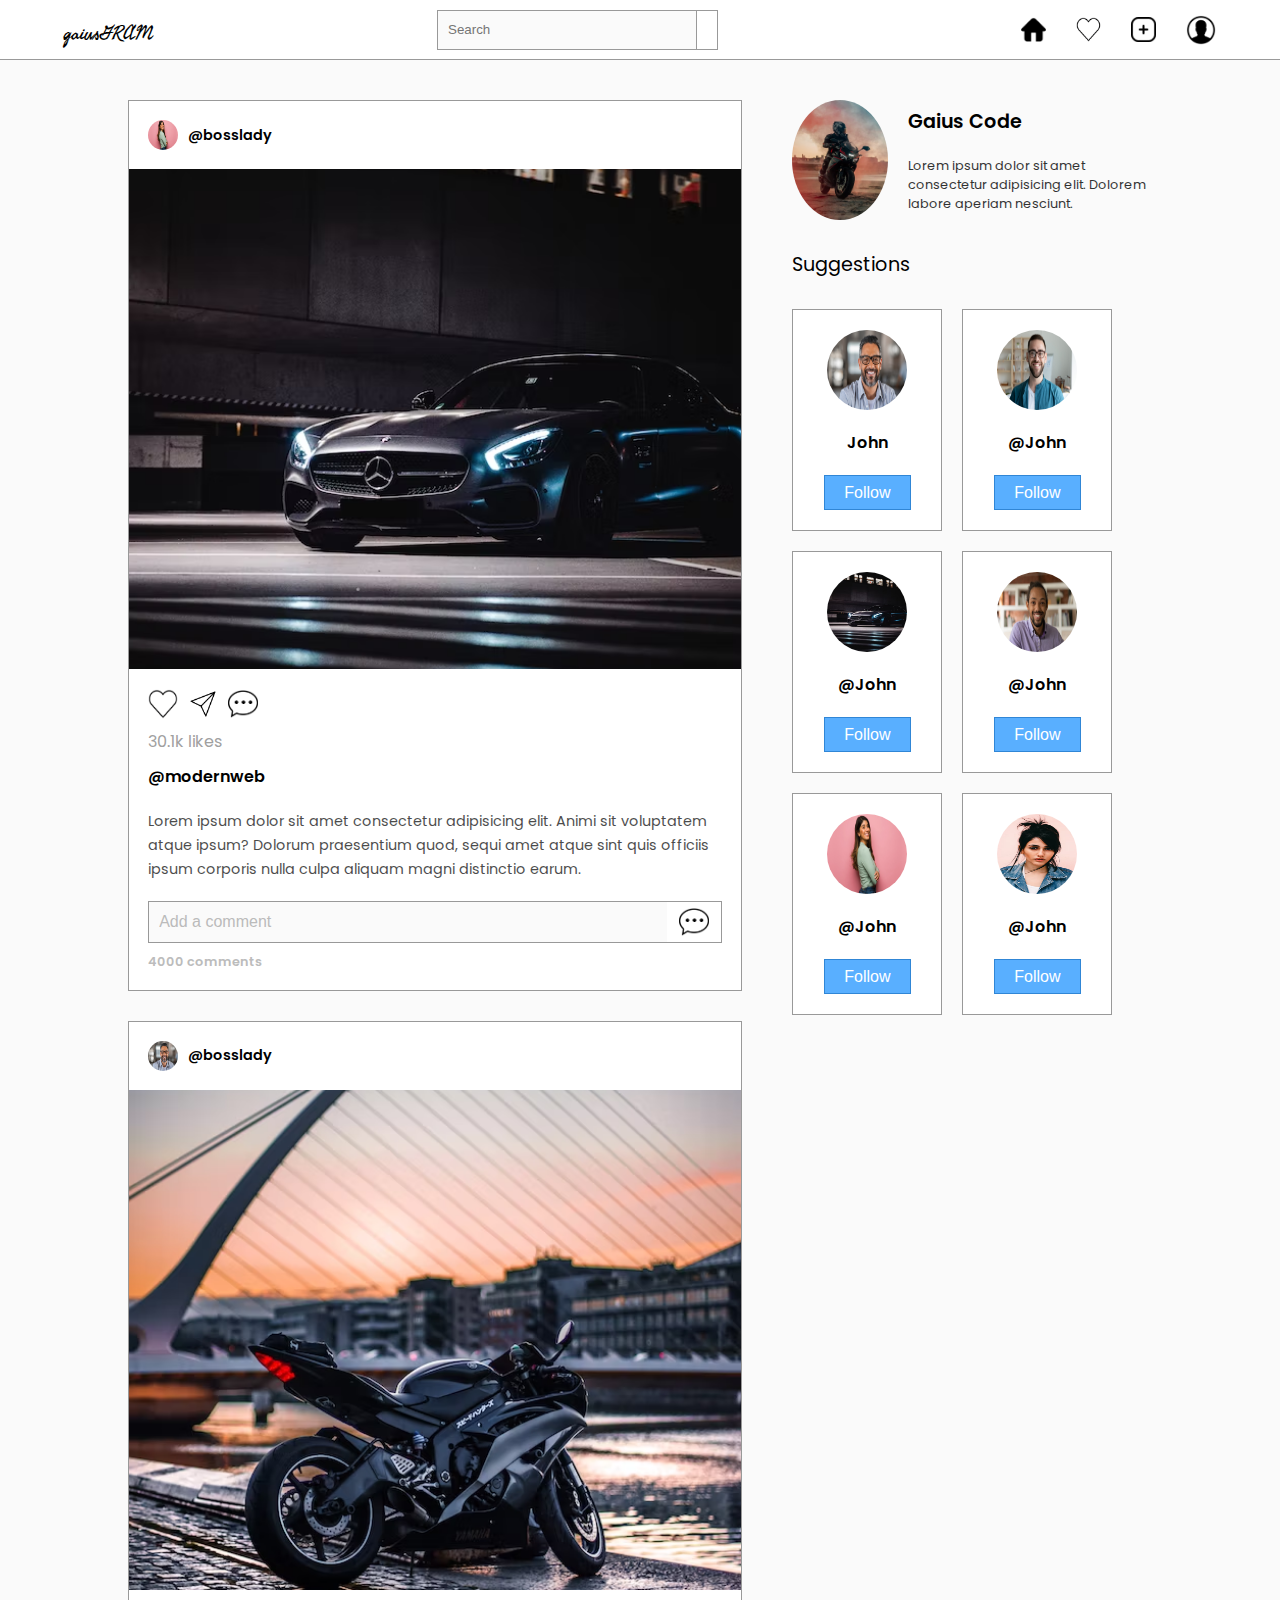
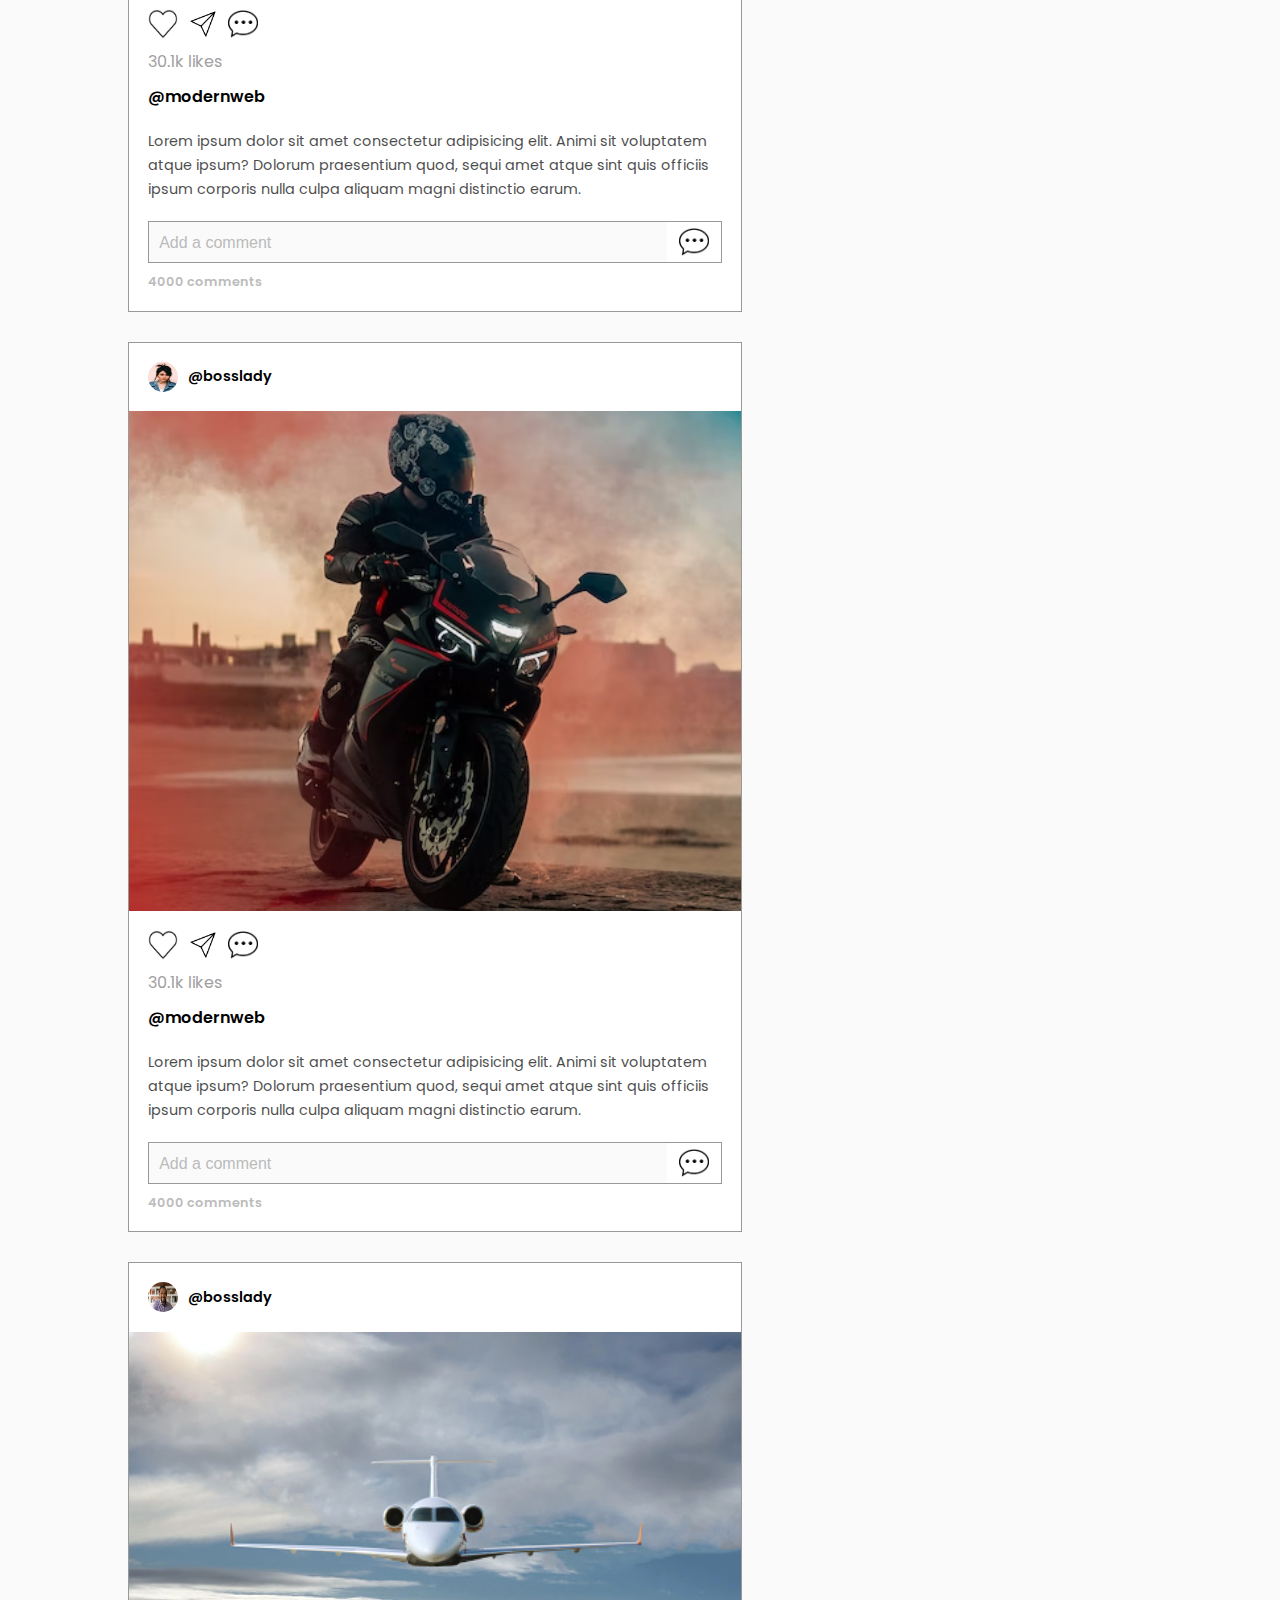
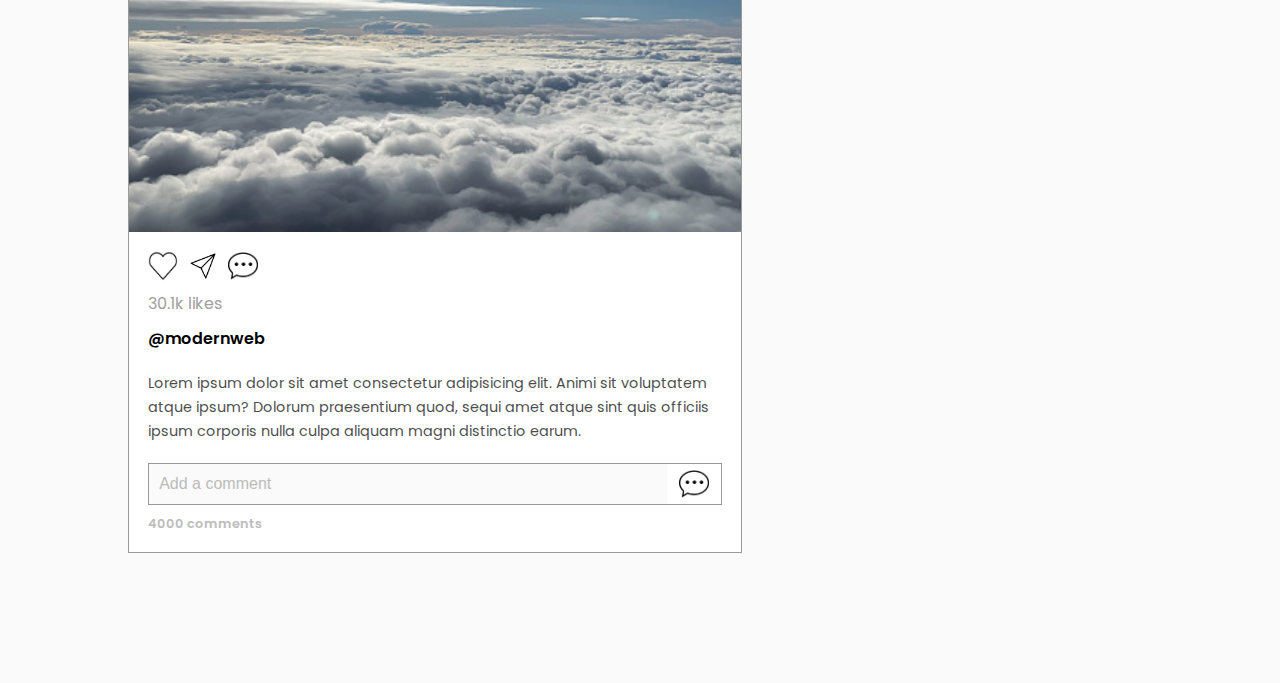
==== index.html @ a5714118 "first commit" ====
<!DOCTYPE html>
<html lang="en">

<head>
    <meta charset="UTF-8">
    <meta http-equiv="X-UA-Compatible" content="IE=edge">
    <meta name="viewport" content="width=device-width, initial-scale=1.0">
    <title>Mini-Instagram : Home Page</title>
    <link rel="preconnect" href="https://fonts.googleapis.com">
    <link rel="preconnect" href="https://fonts.gstatic.com" crossorigin>
    <link href="https://fonts.googleapis.com/css2?family=Fasthand&display=swap" rel="stylesheet">
    <link rel="preconnect" href="https://fonts.googleapis.com">
    <link rel="preconnect" href="https://fonts.gstatic.com" crossorigin>
    <link href="https://fonts.googleapis.com/css2?family=Poppins:wght@400;500;600&display=swap" rel="stylesheet">
    <link rel="stylesheet" href="https://cdnjs.cloudflare.com/ajax/libs/font-awesome/6.2.0/css/all.min.css"
        integrity="sha512-xh6O/CkQoPOWDdYTDqeRdPCVd1SpvCA9XXcUnZS2FmJNp1coAFzvtCN9BmamE+4aHK8yyUHUSCcJHgXloTyT2A=="
        crossorigin="anonymous" referrerpolicy="no-referrer" />
    <link rel="stylesheet" href="css/style.css" />
</head>

<body>

    <!-- navbar -->
    <nav class="navbar">
        <h4 class="logo">gaiusGRAM</h4>
        <form class="search-box">
            <input type="text" placeholder="search" name="search-query" id="search-input">
            <button class="search-btn" type="submit"><i class="fa fa-search"></i></button>
        </form>
        <div class="nav-links">
            <a href="#" class="nav-links"><img src="images/icon/home-fill.png" class="nav-icon" alt=""></a>
            <div class="activity-log">
                <a href="#" class="nav-links"><img src="images/icon/heart-nofill.png" class="nav-icon" alt=""></a>
                <div class="activity-container hide">
                    <div class="activity-card">
                        <img src="images/image14.png" class="user-img" alt="">
                        <p class="activity"><b>@Bossman</b> liked your post</p>
                        <img src="images/image1.png" class="activity-post" alt="">
                    </div>
                    <div class="activity-card">
                        <img src="images/image15.png" class="user-img" alt="">
                        <p class="activity"><b>@odogwu</b> liked your post</p>
                        <img src="images/image2.png" class="activity-post" alt="">
                    </div>
                    <div class="activity-card">
                        <img src="images/image13.png" class="user-img" alt="">
                        <p class="activity"><b>@chairman</b> liked your post</p>
                        <img src="images/image3.png" class="activity-post" alt="">
                    </div>
                    <div class="activity-card">
                        <img src="images/image14.png" class="user-img" alt="">
                        <p class="activity"><b>@odogwu</b> liked your post</p>
                        <img src="images/image1.png" class="activity-post" alt="">
                    </div>
                </div>
            </div>
            <a href="#" class="nav-links"><img src="images/icon/plus-nofill.png" class="nav-icon" alt=""></a>
            <a href="#" class="nav-links"><img src="images/icon/profile.png" class="nav-icon user-profile" alt=""></a>
        </div>
    </nav>

    <!-- main section -->
    <section class="main">
        <!-- post section -->
        <div class="post-container">
            <div class="post">
                <div class="post-header">
                    <img src="images/image16.png" class="user-icon" alt="">
                    <p class="username">@bosslady</p>
                </div>
                <div class="post-feed">
                    <div class="post-overlays">
                        <img src="images/icon/red-heart.png" class="like-icon" alt="">
                        <div class="share-window">
                            <h1 class="title">share the post with others</h1>
                            <div class="share-link-container">
                                <input type="text" id="share-link" value="https://gaiusgram.com/post/2342342345"
                                    disabled>
                                <button class="copy-btn">copy</button>
                            </div>
                        </div>
                    </div>
                    <div class="post-img-container">
                        <img src="images/image12.png" alt="">
                    </div>
                </div>
                <div class="post-detail">
                    <div class="detail-intracables">
                        <img src="images/icon/heart-nofill.png" class="like-btn" alt="">
                        <img src="images/icon/send-nofill.png" class="send-btn" alt="">
                        <img src="images/icon/comment-nofill.png" class="comment-btn" alt="">
                    </div>
                    <span class="likes">30.1k likes</span>
                    <p class="username">@modernweb</p>
                    <p class="post-des">Lorem ipsum dolor sit amet consectetur adipisicing elit. Animi sit voluptatem
                        atque ipsum? Dolorum praesentium quod, sequi amet atque sint quis officiis ipsum corporis nulla
                        culpa aliquam magni distinctio earum.</p>
                    <div class="comment-box">
                        <input type="text" id="comment-input" placeholder="Add a comment">
                        <button class="add-comment-btn"><img src="images/icon/comment-nofill.png" alt=""></button>
                    </div>
                    <span class="comment-count">4000 comments</span>
                </div>
            </div>
            <div class="post">
                <div class="post-header">
                    <img src="images/image13.png" class="user-icon" alt="">
                    <p class="username">@bosslady</p>
                </div>
                <div class="post-feed">
                    <div class="post-overlays">
                        <img src="images/icon/red-heart.png" class="like-icon" alt="">
                        <div class="share-window">
                            <h1 class="title">share the post with others</h1>
                            <div class="share-link-container">
                                <input type="text" id="share-link" value="https://gaiusgram.com/post/2342342345"
                                    disabled>
                                <button class="copy-btn">copy</button>
                            </div>
                        </div>
                    </div>
                    <div class="post-img-container">
                        <img src="images/image7.png" alt="">
                    </div>
                </div>
                <div class="post-detail">
                    <div class="detail-intracables">
                        <img src="images/icon/heart-nofill.png" class="like-btn" alt="">
                        <img src="images/icon/send-nofill.png" class="send-btn" alt="">
                        <img src="images/icon/comment-nofill.png" class="comment-btn" alt="">
                    </div>
                    <span class="likes">30.1k likes</span>
                    <p class="username">@modernweb</p>
                    <p class="post-des">Lorem ipsum dolor sit amet consectetur adipisicing elit. Animi sit voluptatem
                        atque ipsum? Dolorum praesentium quod, sequi amet atque sint quis officiis ipsum corporis nulla
                        culpa aliquam magni distinctio earum.</p>
                    <div class="comment-box">
                        <input type="text" id="comment-input" placeholder="Add a comment">
                        <button class="add-comment-btn"><img src="images/icon/comment-nofill.png" alt=""></button>
                    </div>
                    <span class="comment-count">4000 comments</span>
                </div>
            </div>
            <div class="post">
                <div class="post-header">
                    <img src="images/image17.png" class="user-icon" alt="">
                    <p class="username">@bosslady</p>
                </div>
                <div class="post-feed">
                    <div class="post-overlays">
                        <img src="images/icon/red-heart.png" class="like-icon" alt="">
                        <div class="share-window">
                            <h1 class="title">share the post with others</h1>
                            <div class="share-link-container">
                                <input type="text" id="share-link" value="https://gaiusgram.com/post/2342342345"
                                    disabled>
                                <button class="copy-btn">copy</button>
                            </div>
                        </div>
                    </div>
                    <div class="post-img-container">
                        <img src="images/image8.png" alt="">
                    </div>
                </div>
                <div class="post-detail">
                    <div class="detail-intracables">
                        <img src="images/icon/heart-nofill.png" class="like-btn" alt="">
                        <img src="images/icon/send-nofill.png" class="send-btn" alt="">
                        <img src="images/icon/comment-nofill.png" class="comment-btn" alt="">
                    </div>
                    <span class="likes">30.1k likes</span>
                    <p class="username">@modernweb</p>
                    <p class="post-des">Lorem ipsum dolor sit amet consectetur adipisicing elit. Animi sit voluptatem
                        atque ipsum? Dolorum praesentium quod, sequi amet atque sint quis officiis ipsum corporis nulla
                        culpa aliquam magni distinctio earum.</p>
                    <div class="comment-box">
                        <input type="text" id="comment-input" placeholder="Add a comment">
                        <button class="add-comment-btn"><img src="images/icon/comment-nofill.png" alt=""></button>
                    </div>
                    <span class="comment-count">4000 comments</span>
                </div>
            </div>
            <div class="post">
                <div class="post-header">
                    <img src="images/image15.png" class="user-icon" alt="">
                    <p class="username">@bosslady</p>
                </div>
                <div class="post-feed">
                    <div class="post-overlays">
                        <img src="images/icon/red-heart.png" class="like-icon" alt="">
                        <div class="share-window">
                            <h1 class="title">share the post with others</h1>
                            <div class="share-link-container">
                                <input type="text" id="share-link" value="https://gaiusgram.com/post/2342342345"
                                    disabled>
                                <button class="copy-btn">copy</button>
                            </div>
                        </div>
                    </div>
                    <div class="post-img-container">
                        <img src="images/image5.png" alt="">
                    </div>
                </div>
                <div class="post-detail">
                    <div class="detail-intracables">
                        <img src="images/icon/heart-nofill.png" class="like-btn" alt="">
                        <img src="images/icon/send-nofill.png" class="send-btn" alt="">
                        <img src="images/icon/comment-nofill.png" class="comment-btn" alt="">
                    </div>
                    <span class="likes">30.1k likes</span>
                    <p class="username">@modernweb</p>
                    <p class="post-des">Lorem ipsum dolor sit amet consectetur adipisicing elit. Animi sit voluptatem
                        atque ipsum? Dolorum praesentium quod, sequi amet atque sint quis officiis ipsum corporis nulla
                        culpa aliquam magni distinctio earum.</p>
                    <div class="comment-box">
                        <input type="text" id="comment-input" placeholder="Add a comment">
                        <button class="add-comment-btn"><img src="images/icon/comment-nofill.png" alt=""></button>
                    </div>
                    <span class="comment-count">4000 comments</span>
                </div>
            </div>
        </div>

        <!-- right section -->
        <div class="user-about-section">
            <div class="user-info">
                <img src="images/image8.png" alt="" class="user-dp">
                <div class="info-container">
                    <h1 class="name">Gaius Code</h1>
                    <p>Lorem ipsum dolor sit amet consectetur adipisicing elit. Dolorem labore aperiam nesciunt.</p>
                </div>
            </div>
            <h1 class="suggestion-heading">
                suggestions
            </h1>
            <div class="suggestion-container">
                <div class="user-card">
                    <img src="images/image13.png" class="user-dp" alt="">
                    <p class="username">John</p>
                    <button class="follow-btn">follow</button>
                </div>
                <div class="user-card">
                    <img src="images/image14.png" class="user-dp" alt="">
                    <p class="username">@John</p>
                    <button class="follow-btn">follow</button>
                </div>
                <div class="user-card">
                    <img src="images/image12.png" class="user-dp" alt="">
                    <p class="username">@John</p>
                    <button class="follow-btn">follow</button>
                </div>
                <div class="user-card">
                    <img src="images/image15.png" class="user-dp" alt="">
                    <p class="username">@John</p>
                    <button class="follow-btn">follow</button>
                </div>
                <div class="user-card">
                    <img src="images/image16.png" class="user-dp" alt="">
                    <p class="username">@John</p>
                    <button class="follow-btn">follow</button>
                </div>
                <div class="user-card">
                    <img src="images/image17.png" class="user-dp" alt="">
                    <p class="username">@John</p>
                    <button class="follow-btn">follow</button>
                </div>
            </div>
        </div>
    </section>


    <script src="js/app.js"></script>
</body>

</html>
---- css/style.css ----
*{
    margin: 0;
    padding: 0;
    box-sizing: border-box;
}
body{
    width: 100%;
    position: relative;
    font-family: 'poppins', sans-serif;
    background: #fafafa;
}

.navbar{
    width: 100%;
    height: 60px;
    position: fixed;
    top: 0;
    left: 0;
    z-index: 9;
    background: #fff;
    border-bottom: 1px solid #999;
    padding: 10px 5vw;
    display: flex;
    align-items: center;
    justify-content: space-between;
}
.logo{
    height: 30px;
    font-family: 'Fasthand';
    font-weight: 400;
    font-size: 20px;
}

.search-box
{
    width: 300px;
    height: 40px;
    display: flex;
}
#search-input{
    width: 260px;
    height: 100%;
    background: #fafafa;
    border: 1px solid #999;
    padding: 10px;
    text-transform: capitalize;
}
.search-btn{
    background: #fff;
    cursor: pointer;
    border: 1px solid #999;
    border-left: none;
    padding: 10px;
}
.fa {
    width: 20px;
    height: 20px;
}

.nav-links{
    display: flex;
    align-items: center;
    gap: 30px;
}

.nav-icon{
    width: 25px;
    height: 25px;
    cursor: pointer;
}
.user-profile{
    width: 30px;
    height: 30px;
    border-radius: 50% ;
}

.activity-log{
    position: relative;
    height: 25px;
}

.activity-container{
    width: 350px;
    height: auto;
    max-height: 300px;
    position: absolute;
    top: 200%;
    right: 0;
    background: #fff;
    border: 1px solid #999;
}

.activity-card{
    width: 100%;
    display: flex;
    justify-content: space-between;
    align-items: center;
    padding: 10px;
    padding-bottom: 0;
    margin-bottom: 10px;
    cursor: pointer;
}

.activity-card:hover{
    background: #fafafa;
}

.activity-container.hide
{
    pointer-events: none;
    opacity: 0;
}
.user-img{
    width: 50px;
    height: 50px;
    border-radius: 50%;
}
.activity{
    width: 200px;
    font-size: 1rem;
}
.activity-post{
    width: 50px;
    height: 50px;
    object-fit: cover;
}

/* main section */

.main{
    width: 100%;
    position:relative;
    margin-top: 100px;
    display: flex;
    padding: 0 10vw 100px;
    gap: 50px;
}

/* post section */
.post-container{
    width: 60%;
}
.post{
    width: 100%;
    border: 1px solid #999;
    background: #fff;
    margin-bottom: 30px;
}

.post-header
{
    display: flex;
    align-items: center;
    padding: 1.2rem;
    gap: 10px;
}

.post-header .user-icon
{
    width: 30px;
    height: 30px;
    border-radius: 50%;
}

.post-header .username
{
    font-size: .9rem;
    font-weight: 600;
}
.post-feed
{
    width: 100%;
    height: 500px;
    position: relative;
}
.post-img-container
{
    width: 100%;
    height: 100%;
    display: flex;
    overflow: hidden;
}
.post-img-container img{
    min-width: 100%;
    height: 100%;
    object-fit: cover;
    transition: .5s;
}
.post-detail{
    padding: 1.2rem;
}
.detail-intracables{
    display: flex;
    gap: 10px;
}
.detail-intracables img{
    width: 30px;
    height: 30px;
    cursor: pointer;
}
.likes{
    color: #a0a0a0;
    display: flex;
    margin: 10px 0;
}
.post .username{
    font-weight: 600;
}
.post-des{
    margin: 20px 0;
    font-size: .9rem;
    line-height: 1.5rem;
    opacity: 0.7;
}

.comment-box{
    width: 100%;
    height: 42px;
    display: flex;
    border: 1px solid #999;
}

#comment-input{
    width: 100%;
    height: 40px;
    background: #fafafa;
    border: none;
    padding: 10px;
    line-height: 45px;
    z-index: 2;
    font-size: 1rem;
}

#comment-input::placeholder{
    color: #bbb;
}

#comment-input:focus{
    border: 1px solid #2f2f2f;
}
.add-comment-btn{
    display: flex;
    justify-content: center;
    align-items: center;
    width: 60px;
    height: 40px;
    cursor: pointer;
    border: none;
    outline: none;
    background: #fff;
}

.add-comment-btn img{
    width: 30px;
    height: 30px;
}

.comment-count{
    font-weight: 600;
    color: #a0a0a0;
    font-size: .8rem;
    display: flex;
    margin-top: 10px;
    opacity: 0.7;
}

.post-overlays{
    position: absolute;
    width: 100%;
    height: 100%;
    display: flex;
    justify-content: center;
    align-items: center;
    pointer-events: none;
}

.like-icon{
    width: 200px;
    opacity: 0;
    transition: .5s;
}

.like-icon.show
{
    opacity: 1;
    animation: popup 2s forwards 1;
}

@keyframes popup{
    0%{
        transform: scale(0)
    }
    20%{
        transform: scale(1.1);
    }
    80%{
        transform: scale(.9)
    }
    90%{
        transform: scale(.95);
    }
    100%{
        transform: scale(1);
    }
}

.share-window{
    position: absolute;
    top: 50%;
    left: 50%;
    transform: translate(-50%, -50%);
    background: #fff;
    padding: 20px;
    width: 70%;
    transition: .5s;
    opacity: 0;
}

.share-window.active{
    opacity: 1;
    pointer-events: all;
}
.share-window .title{
    font-size: 1rem;
    font-weight: 500;
    text-transform: capitalize;
    margin-bottom: 20px;
}

.share-link-container{
    width: 100%;
    display: flex;
    border: 1px solid #999;
}

#share-link{
    height: 40px;
    padding: 10px;
    background: #fafafa;
    border: none;
    color: #999;
    width: 100%;
}

.copy-btn{
    background: #80c2ff88;
    border: none;
    outline: none;
    cursor: pointer;
    color: #80c2ff;
    text-transform: capitalize;
    width: 100px;
}

.user-about-section{
    width: 40%;
    height: 100%;
    position: relative;
}
.user-info{
    width: 100%;
    display: flex;
    align-items: center;
    gap: 20px;
}
.user-dp{
    width: 120px;
    height: 120px;
    border-radius: 50%;
}

.name{
    font-size: 1.2em;
    font-weight: 600;
    margin-bottom: 20px;
}
.info-container p{
    font-size: .8rem;
    line-height: 1.2rem;
    opacity: 0.8;
}

.suggestion-heading{
    font-weight: 400;
    font-size: 1.2rem;
    margin: 30px 0;
    text-transform: capitalize;
}

.suggestion-container{
    width: 100%;
    display: flex;
    flex-wrap: wrap;
    gap: 20px;
}

.user-card{
    min-width: 150px;
    background: #fff;
    padding: 20px;
    border: 1px solid #999;
}

.user-card .user-dp{
    width: 80px;
    height: 80px;
    display: block;
    margin: auto;
}

.user-card .username{
    text-align: center;
    font-size: 1rem;
    font-weight: 600;
    margin: 20px 0; 
    text-transform: capitalize;
}

.follow-btn{
    display: block;
    margin: auto;
    width: 80%;
    height: 35px;
    background: #59afff;
    color: #fff;
    font-size: 1rem;
    text-transform: capitalize;
    border: 1px solid #3086d6;
    cursor: pointer;
}
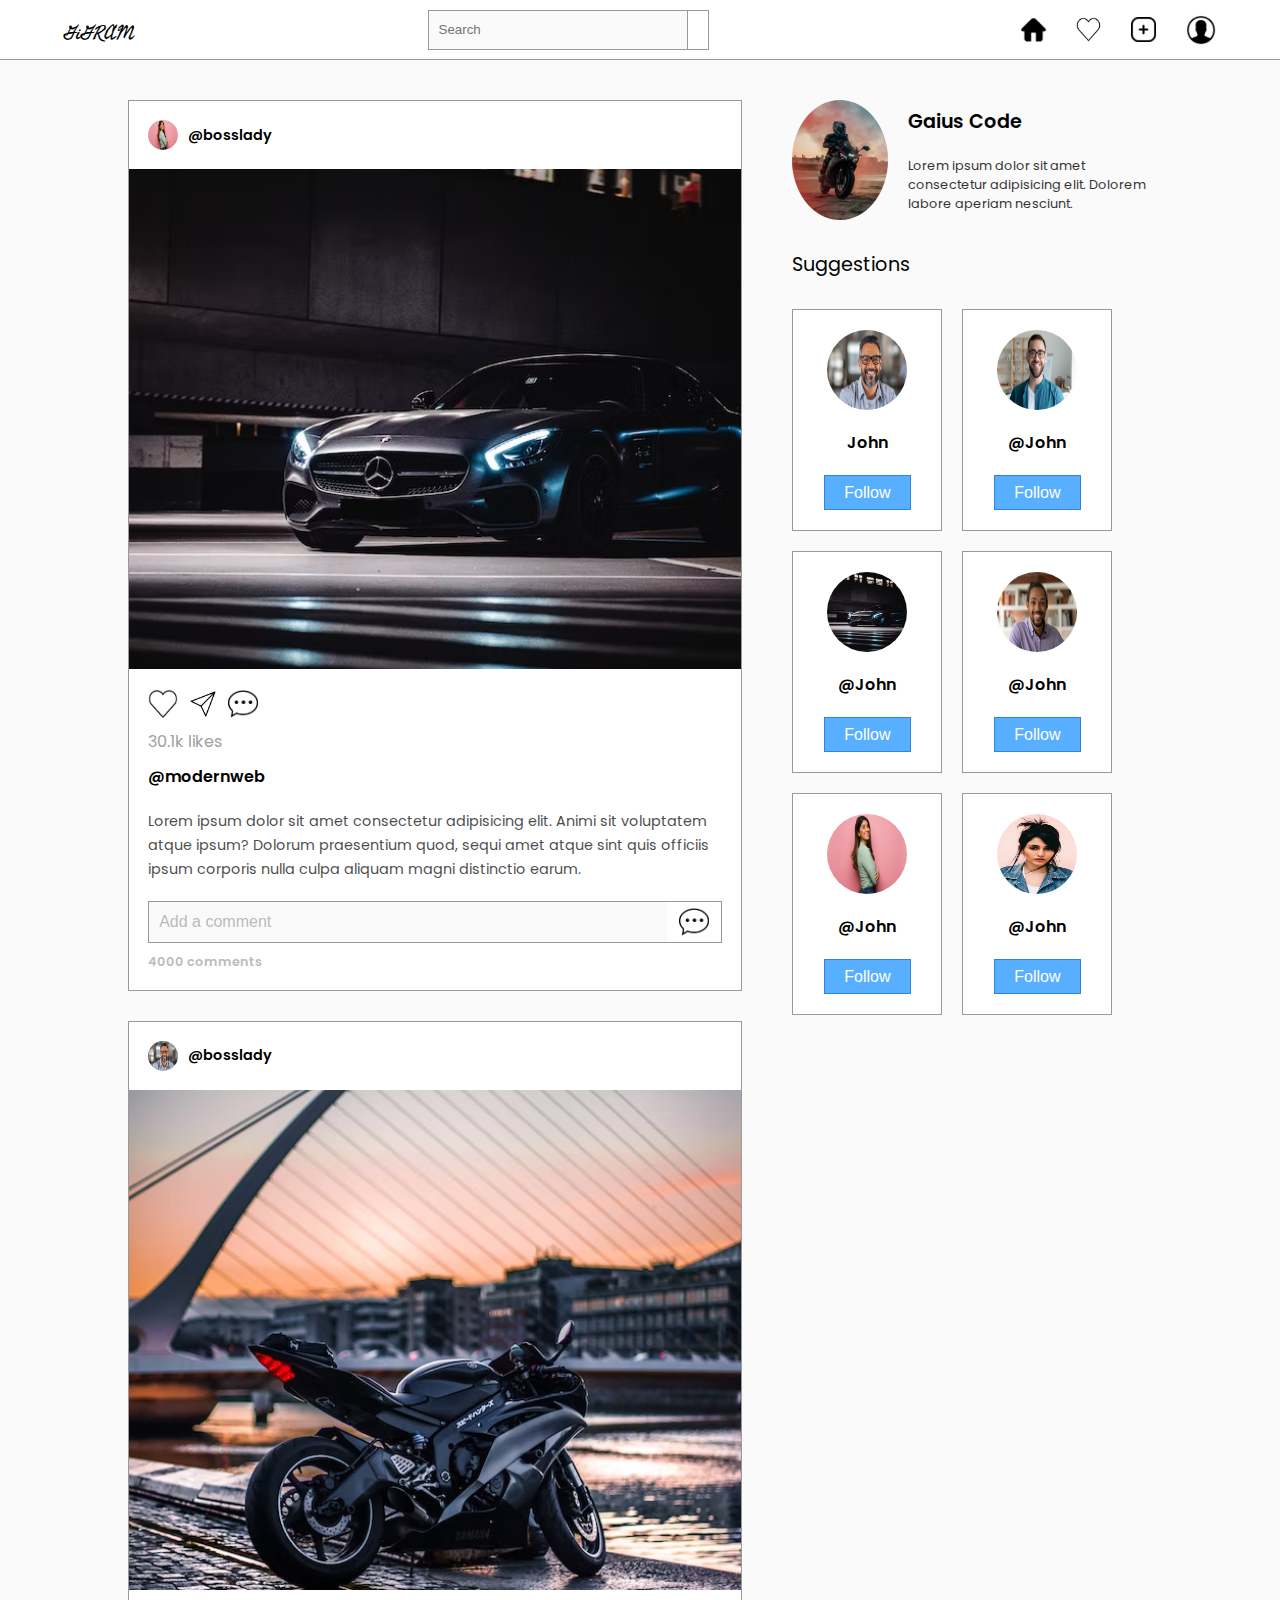
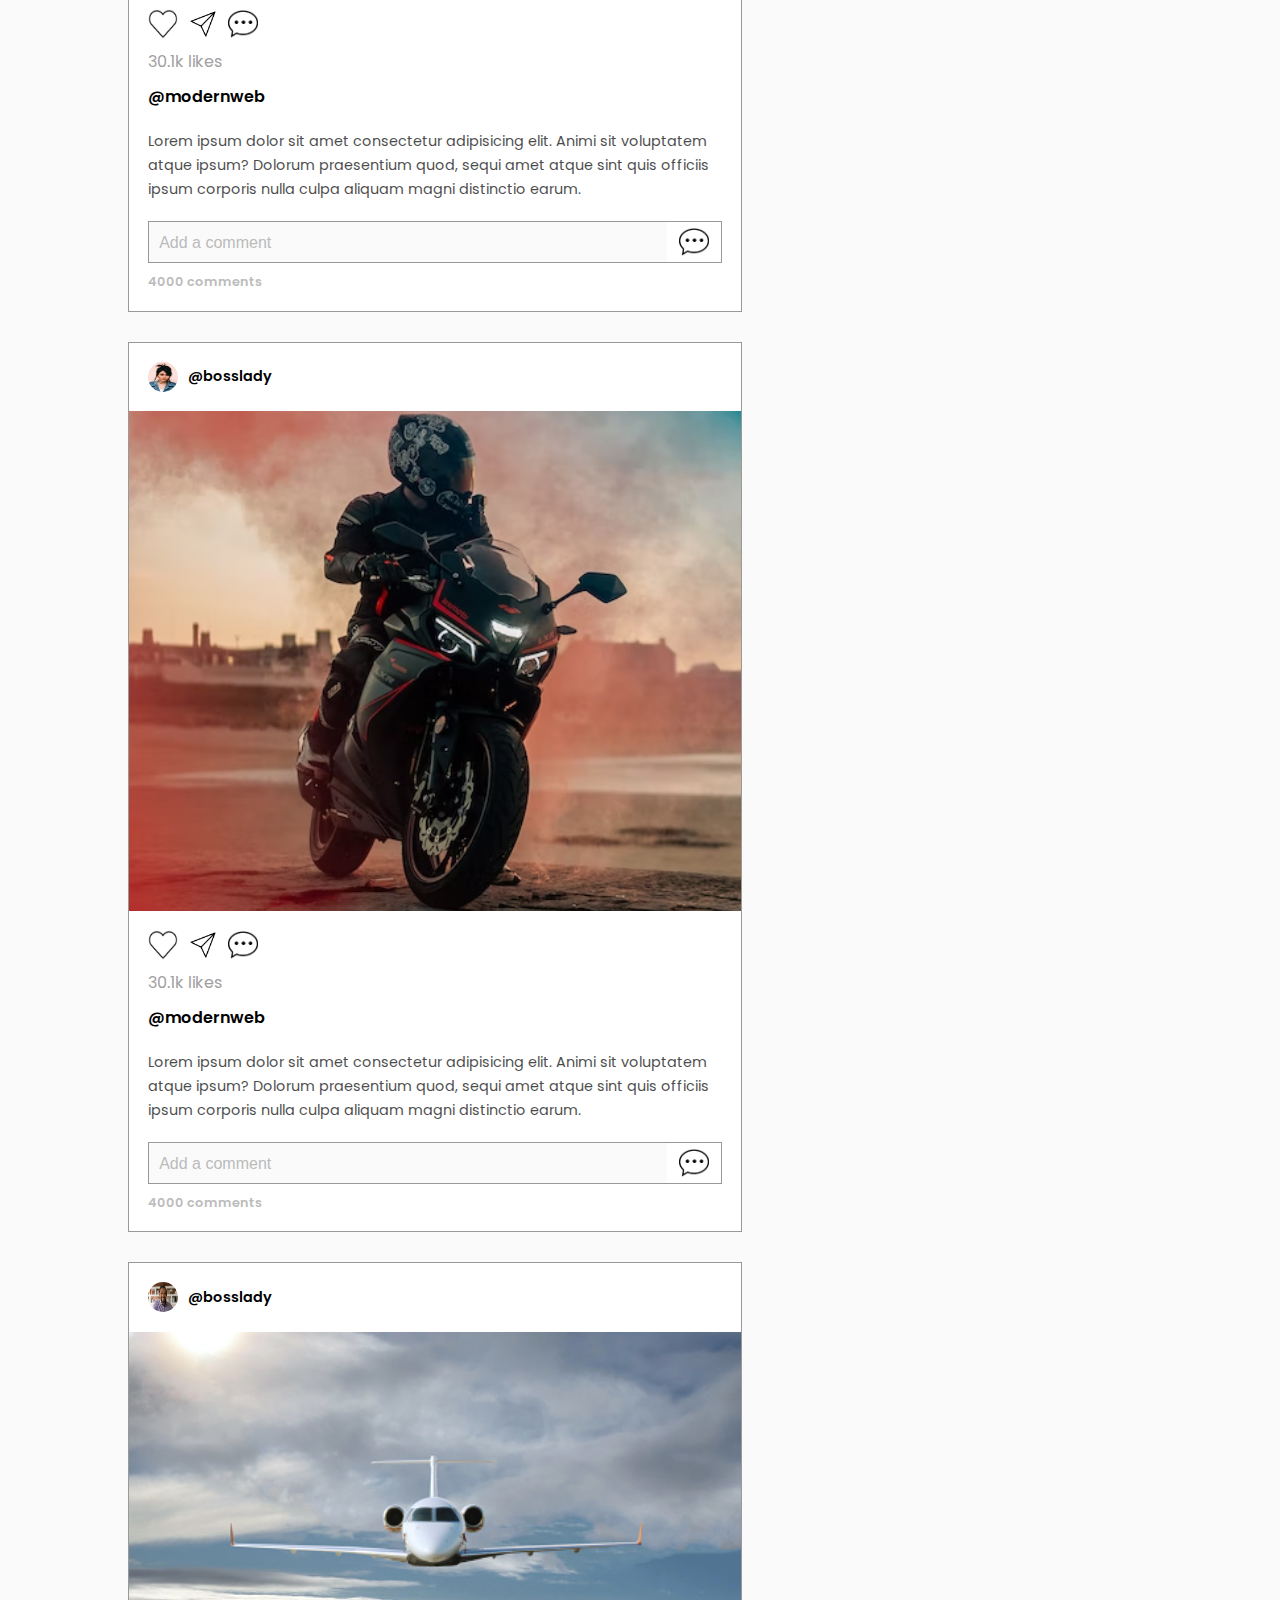
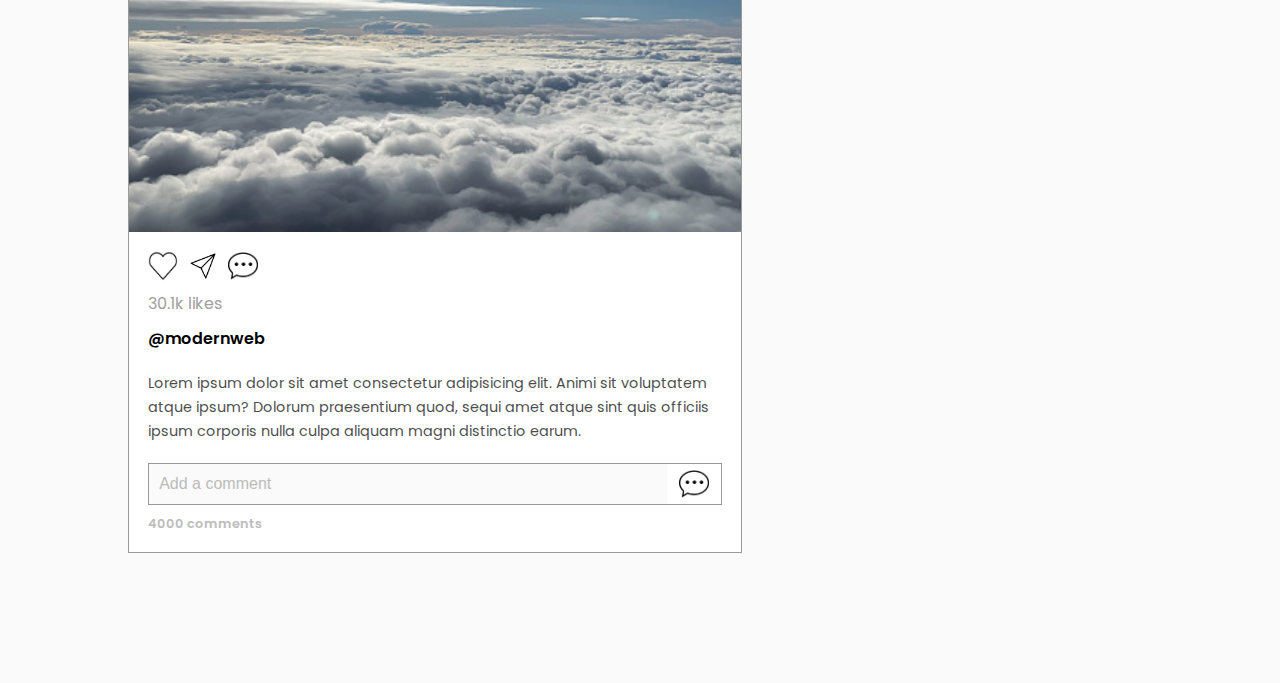
==== commit e847a550: "fixed it up" ====
--- a/index.html
+++ b/index.html
@@ -22,7 +22,7 @@
 
     <!-- navbar -->
     <nav class="navbar">
-        <h4 class="logo">gaiusGRAM</h4>
+        <h4 class="logo">GiGRAM</h4>
         <form class="search-box">
             <input type="text" placeholder="search" name="search-query" id="search-input">
             <button class="search-btn" type="submit"><i class="fa fa-search"></i></button>
@@ -55,7 +55,7 @@
                 </div>
             </div>
             <a href="#" class="nav-links"><img src="images/icon/plus-nofill.png" class="nav-icon" alt=""></a>
-            <a href="#" class="nav-links"><img src="images/icon/profile.png" class="nav-icon user-profile" alt=""></a>
+            <a href="user.html" class="nav-links"><img src="images/icon/profile.png" class="nav-icon user-profile" alt=""></a>
         </div>
     </nav>
 
